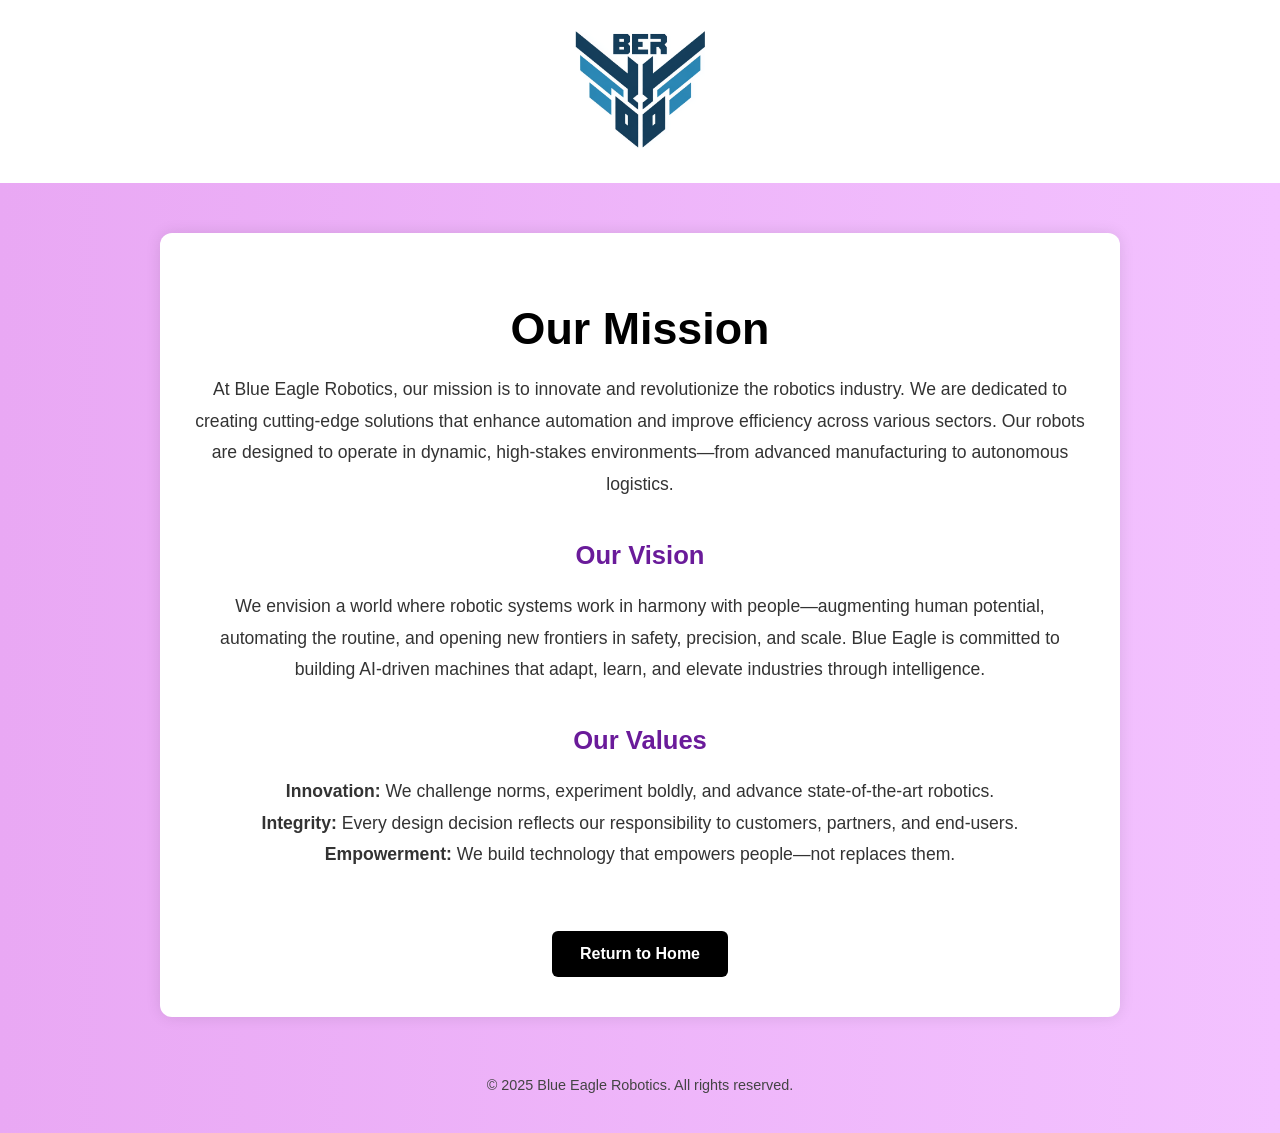
==== mission.html @ 088e8c54 "Rename misssion.html to mission.html" ====
<!DOCTYPE html>
<html lang="en">
<head>
  <meta charset="UTF-8">
  <title>Our Vision | Blue Eagle Robotics</title>
  <style>
    body {
      margin: 0;
      font-family: 'Segoe UI', Tahoma, Geneva, Verdana, sans-serif;
      background: linear-gradient(90deg, #e9a8f4 0%, #f3c2ff 100%);
      color: #222;
      text-align: center;
    }

    header {
      background-color: #ffffff;
      padding: 30px 10px;
    }

    .logo {
      max-width: 130px;
    }

    .main-content {
      max-width: 900px;
      margin: 50px auto;
      background-color: #ffffff;
      border-radius: 12px;
      padding: 40px 30px;
      box-shadow: 0 0 15px rgba(0, 0, 0, 0.1);
    }

    h1 {
      font-size: 2.8em;
      font-weight: 800;
      color: #000000;
      margin-bottom: 20px;
    }

    h2 {
      font-size: 1.6em;
      color: #6a1b9a;
      margin-top: 40px;
    }

    p {
      font-size: 1.1em;
      line-height: 1.8;
      color: #333;
      margin: 20px 0;
    }

    .button {
      display: inline-block;
      background-color: #000000;
      color: #ffffff;
      font-weight: bold;
      padding: 14px 28px;
      margin-top: 40px;
      border-radius: 6px;
      text-decoration: none;
      font-size: 1em;
      transition: background-color 0.3s ease;
    }

    .button:hover {
      background-color: #333333;
    }

    footer {
      margin-top: 60px;
      font-size: 0.9em;
      color: #444;
      padding-bottom: 40px;
    }

    @media (max-width: 768px) {
      .main-content {
        padding: 30px 20px;
      }

      h1 {
        font-size: 2.2em;
      }

      h2 {
        font-size: 1.3em;
      }

      p {
        font-size: 1em;
      }
    }
  </style>
</head>
<body>

  <header>
    <img src="BER_logo.png" alt="BER Logo" class="logo">
  </header>

  <div class="main-content">
    <h1>Our Mission</h1>
    <p>
      At Blue Eagle Robotics, our mission is to innovate and revolutionize the robotics industry.
      We are dedicated to creating cutting-edge solutions that enhance automation and improve efficiency across various sectors.
      Our robots are designed to operate in dynamic, high-stakes environments—from advanced manufacturing to autonomous logistics.
    </p>

    <h2>Our Vision</h2>
    <p>
      We envision a world where robotic systems work in harmony with people—augmenting human potential, automating the routine,
      and opening new frontiers in safety, precision, and scale. Blue Eagle is committed to building AI-driven machines that adapt,
      learn, and elevate industries through intelligence.
    </p>

    <h2>Our Values</h2>
    <p>
      <strong>Innovation:</strong> We challenge norms, experiment boldly, and advance state-of-the-art robotics.<br>
      <strong>Integrity:</strong> Every design decision reflects our responsibility to customers, partners, and end-users.<br>
      <strong>Empowerment:</strong> We build technology that empowers people—not replaces them.
    </p>

    <a href="index.html" class="button">Return to Home</a>
  </div>

  <footer>
    &copy; 2025 Blue Eagle Robotics. All rights reserved.
  </footer>

</body>
</html>
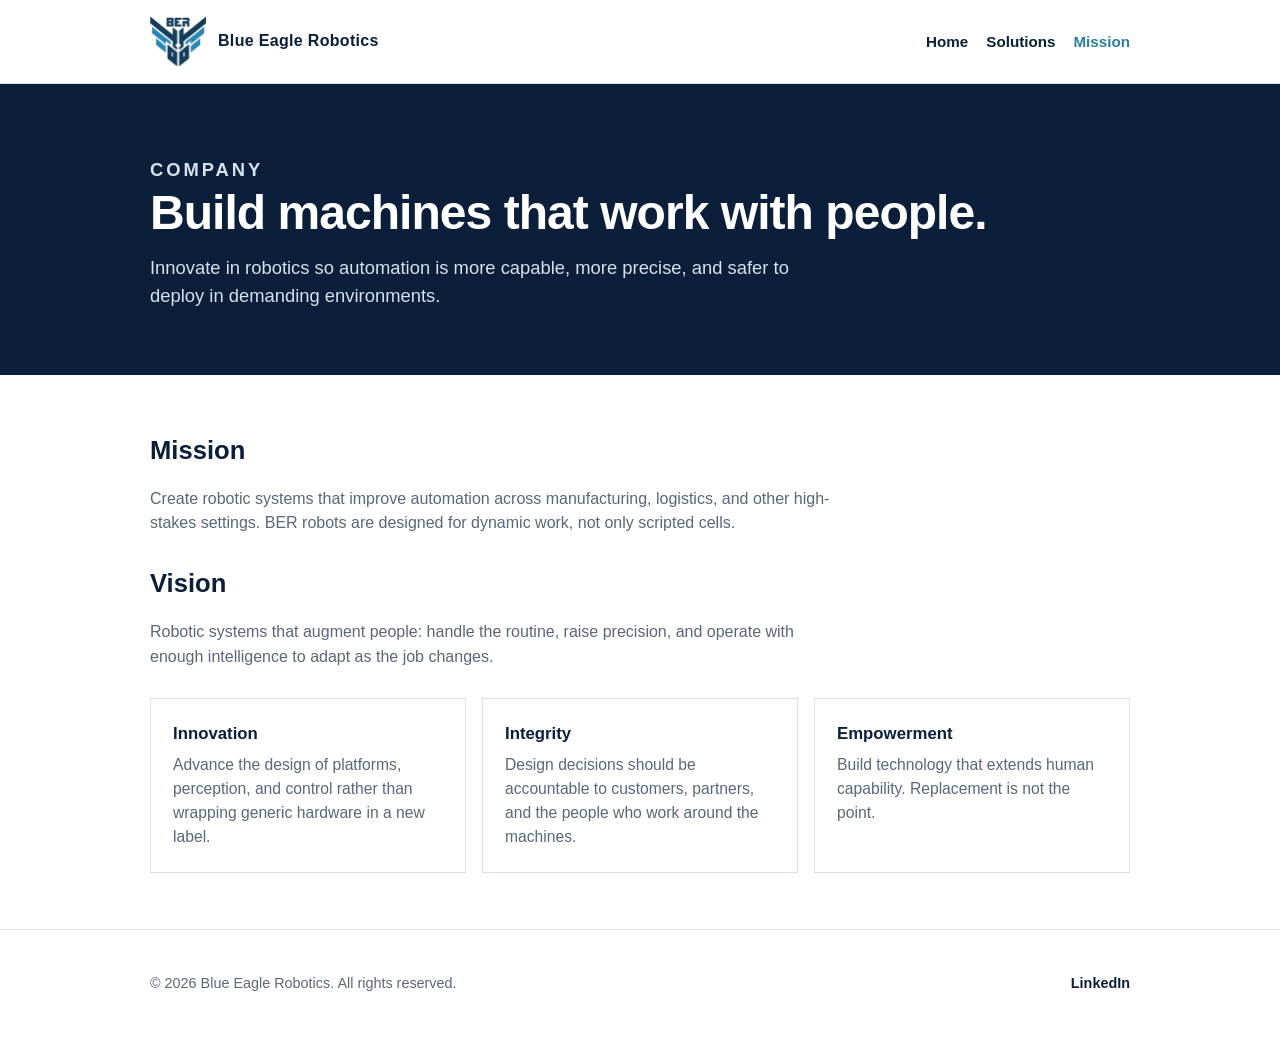
==== commit 4c68f67f: "Replace GoDaddy redirect with a professional company site. Co-authored-by: Cursor <cursoragent@curso" ====
--- a/mission.html
+++ b/mission.html
@@ -2,131 +2,65 @@
 <html lang="en">
 <head>
   <meta charset="UTF-8">
-  <title>Our Vision | Blue Eagle Robotics</title>
-  <style>
-    body {
-      margin: 0;
-      font-family: 'Segoe UI', Tahoma, Geneva, Verdana, sans-serif;
-      background: linear-gradient(90deg, #e9a8f4 0%, #f3c2ff 100%);
-      color: #222;
-      text-align: center;
-    }
-
-    header {
-      background-color: #ffffff;
-      padding: 30px 10px;
-    }
-
-    .logo {
-      max-width: 130px;
-    }
-
-    .main-content {
-      max-width: 900px;
-      margin: 50px auto;
-      background-color: #ffffff;
-      border-radius: 12px;
-      padding: 40px 30px;
-      box-shadow: 0 0 15px rgba(0, 0, 0, 0.1);
-    }
-
-    h1 {
-      font-size: 2.8em;
-      font-weight: 800;
-      color: #000000;
-      margin-bottom: 20px;
-    }
-
-    h2 {
-      font-size: 1.6em;
-      color: #6a1b9a;
-      margin-top: 40px;
-    }
-
-    p {
-      font-size: 1.1em;
-      line-height: 1.8;
-      color: #333;
-      margin: 20px 0;
-    }
-
-    .button {
-      display: inline-block;
-      background-color: #000000;
-      color: #ffffff;
-      font-weight: bold;
-      padding: 14px 28px;
-      margin-top: 40px;
-      border-radius: 6px;
-      text-decoration: none;
-      font-size: 1em;
-      transition: background-color 0.3s ease;
-    }
-
-    .button:hover {
-      background-color: #333333;
-    }
-
-    footer {
-      margin-top: 60px;
-      font-size: 0.9em;
-      color: #444;
-      padding-bottom: 40px;
-    }
-
-    @media (max-width: 768px) {
-      .main-content {
-        padding: 30px 20px;
-      }
-
-      h1 {
-        font-size: 2.2em;
-      }
-
-      h2 {
-        font-size: 1.3em;
-      }
-
-      p {
-        font-size: 1em;
-      }
-    }
-  </style>
+  <meta name="viewport" content="width=device-width, initial-scale=1">
+  <title>Mission | Blue Eagle Robotics</title>
+  <meta name="description" content="Mission, vision, and values of Blue Eagle Robotics.">
+  <link rel="stylesheet" href="styles.css">
+  <link rel="icon" href="BER_logo.png">
 </head>
 <body>
-
-  <header>
-    <img src="BER_logo.png" alt="BER Logo" class="logo">
+  <header class="site-header">
+    <div class="wrap">
+      <a class="brand" href="index.html">
+        <img src="BER_logo.png" alt="Blue Eagle Robotics">
+        <span class="brand-name">Blue Eagle Robotics</span>
+      </a>
+      <nav class="nav" aria-label="Primary">
+        <a href="index.html">Home</a>
+        <a href="solutions.html">Solutions</a>
+        <a href="mission.html" aria-current="page">Mission</a>
+      </nav>
+    </div>
   </header>
 
-  <div class="main-content">
-    <h1>Our Mission</h1>
-    <p>
-      At Blue Eagle Robotics, our mission is to innovate and revolutionize the robotics industry.
-      We are dedicated to creating cutting-edge solutions that enhance automation and improve efficiency across various sectors.
-      Our robots are designed to operate in dynamic, high-stakes environments—from advanced manufacturing to autonomous logistics.
-    </p>
+  <section class="hero">
+    <div class="wrap">
+      <p class="eyebrow">Company</p>
+      <h1>Build machines that work with people.</h1>
+      <p>Innovate in robotics so automation is more capable, more precise, and safer to deploy in demanding environments.</p>
+    </div>
+  </section>
 
-    <h2>Our Vision</h2>
-    <p>
-      We envision a world where robotic systems work in harmony with people—augmenting human potential, automating the routine,
-      and opening new frontiers in safety, precision, and scale. Blue Eagle is committed to building AI-driven machines that adapt,
-      learn, and elevate industries through intelligence.
-    </p>
+  <section class="section">
+    <div class="wrap">
+      <h2>Mission</h2>
+      <p class="lede">Create robotic systems that improve automation across manufacturing, logistics, and other high-stakes settings. BER robots are designed for dynamic work, not only scripted cells.</p>
+      <h2>Vision</h2>
+      <p class="lede">Robotic systems that augment people: handle the routine, raise precision, and operate with enough intelligence to adapt as the job changes.</p>
+      <div class="grid three">
+        <article class="card">
+          <h3>Innovation</h3>
+          <p>Advance the design of platforms, perception, and control rather than wrapping generic hardware in a new label.</p>
+        </article>
+        <article class="card">
+          <h3>Integrity</h3>
+          <p>Design decisions should be accountable to customers, partners, and the people who work around the machines.</p>
+        </article>
+        <article class="card">
+          <h3>Empowerment</h3>
+          <p>Build technology that extends human capability. Replacement is not the point.</p>
+        </article>
+      </div>
+    </div>
+  </section>
 
-    <h2>Our Values</h2>
-    <p>
-      <strong>Innovation:</strong> We challenge norms, experiment boldly, and advance state-of-the-art robotics.<br>
-      <strong>Integrity:</strong> Every design decision reflects our responsibility to customers, partners, and end-users.<br>
-      <strong>Empowerment:</strong> We build technology that empowers people—not replaces them.
-    </p>
-
-    <a href="index.html" class="button">Return to Home</a>
-  </div>
-
-  <footer>
-    &copy; 2025 Blue Eagle Robotics. All rights reserved.
+  <footer class="site-footer">
+    <div class="wrap">
+      <p>&copy; 2026 Blue Eagle Robotics. All rights reserved.</p>
+      <p>
+        <a href="https://www.linkedin.com/company/blue-eagle-robotics">LinkedIn</a>
+      </p>
+    </div>
   </footer>
-
 </body>
 </html>
--- a/styles.css
+++ b/styles.css
@@ -0,0 +1,234 @@
+:root {
+  --navy: #0b1f3a;
+  --navy-2: #122a4a;
+  --teal: #2a7f9e;
+  --ink: #1a2433;
+  --muted: #5b6778;
+  --line: #d7dee8;
+  --paper: #f6f8fb;
+  --white: #ffffff;
+}
+
+* {
+  box-sizing: border-box;
+}
+
+html,
+body {
+  margin: 0;
+  padding: 0;
+}
+
+body {
+  font-family: "Segoe UI", Tahoma, Geneva, Verdana, sans-serif;
+  color: var(--ink);
+  background: var(--white);
+  line-height: 1.55;
+}
+
+a {
+  color: var(--teal);
+}
+
+img {
+  max-width: 100%;
+  height: auto;
+}
+
+.wrap {
+  width: min(980px, calc(100% - 40px));
+  margin: 0 auto;
+}
+
+.site-header {
+  border-bottom: 1px solid var(--line);
+  background: var(--white);
+}
+
+.site-header .wrap {
+  display: flex;
+  align-items: center;
+  justify-content: space-between;
+  gap: 16px;
+  padding: 16px 0;
+}
+
+.brand {
+  display: flex;
+  align-items: center;
+  gap: 12px;
+  text-decoration: none;
+  color: var(--navy);
+}
+
+.brand img {
+  width: 56px;
+  height: auto;
+}
+
+.brand-name {
+  font-weight: 700;
+  letter-spacing: 0.02em;
+}
+
+.nav {
+  display: flex;
+  gap: 18px;
+  font-size: 0.95rem;
+}
+
+.nav a {
+  color: var(--navy);
+  text-decoration: none;
+  font-weight: 600;
+}
+
+.nav a:hover,
+.nav a[aria-current="page"] {
+  color: var(--teal);
+}
+
+.hero {
+  background: var(--navy);
+  color: var(--white);
+  padding: 72px 0 64px;
+}
+
+.hero h1 {
+  margin: 0 0 14px;
+  font-size: clamp(2rem, 4vw, 3rem);
+  line-height: 1.15;
+  letter-spacing: -0.02em;
+}
+
+.hero p {
+  margin: 0;
+  max-width: 640px;
+  color: #d5e2ef;
+  font-size: 1.15rem;
+}
+
+.eyebrow {
+  display: inline-block;
+  margin-bottom: 12px;
+  font-size: 0.78rem;
+  font-weight: 700;
+  letter-spacing: 0.16em;
+  text-transform: uppercase;
+  color: #8ec8dc;
+}
+
+.section {
+  padding: 56px 0;
+}
+
+.section.alt {
+  background: var(--paper);
+}
+
+h2 {
+  margin: 0 0 16px;
+  color: var(--navy);
+  font-size: 1.6rem;
+}
+
+.lede {
+  margin: 0 0 28px;
+  max-width: 680px;
+  color: var(--muted);
+}
+
+.grid {
+  display: grid;
+  gap: 16px;
+}
+
+@media (min-width: 720px) {
+  .grid.three {
+    grid-template-columns: repeat(3, 1fr);
+  }
+
+  .grid.two {
+    grid-template-columns: repeat(2, 1fr);
+  }
+}
+
+.card {
+  border: 1px solid var(--line);
+  background: var(--white);
+  padding: 22px;
+}
+
+.card h3 {
+  margin: 0 0 6px;
+  color: var(--navy);
+  font-size: 1.05rem;
+}
+
+.card .kind {
+  margin: 0 0 10px;
+  color: var(--teal);
+  font-size: 0.82rem;
+  font-weight: 700;
+  letter-spacing: 0.04em;
+  text-transform: uppercase;
+}
+
+.card p {
+  margin: 0;
+  color: var(--muted);
+  font-size: 0.98rem;
+}
+
+.facts {
+  display: grid;
+  gap: 12px;
+}
+
+@media (min-width: 720px) {
+  .facts {
+    grid-template-columns: repeat(3, 1fr);
+  }
+}
+
+.fact {
+  border-left: 3px solid var(--teal);
+  padding: 4px 0 4px 14px;
+}
+
+.fact strong {
+  display: block;
+  color: var(--navy);
+}
+
+.fact span {
+  color: var(--muted);
+  font-size: 0.95rem;
+}
+
+.site-footer {
+  border-top: 1px solid var(--line);
+  padding: 28px 0 36px;
+  color: var(--muted);
+  font-size: 0.9rem;
+}
+
+.site-footer .wrap {
+  display: flex;
+  flex-wrap: wrap;
+  justify-content: space-between;
+  gap: 12px;
+}
+
+.site-footer a {
+  color: var(--navy);
+  text-decoration: none;
+  font-weight: 600;
+}
+
+@media (max-width: 640px) {
+  .site-header .wrap {
+    flex-direction: column;
+    align-items: flex-start;
+  }
+}
